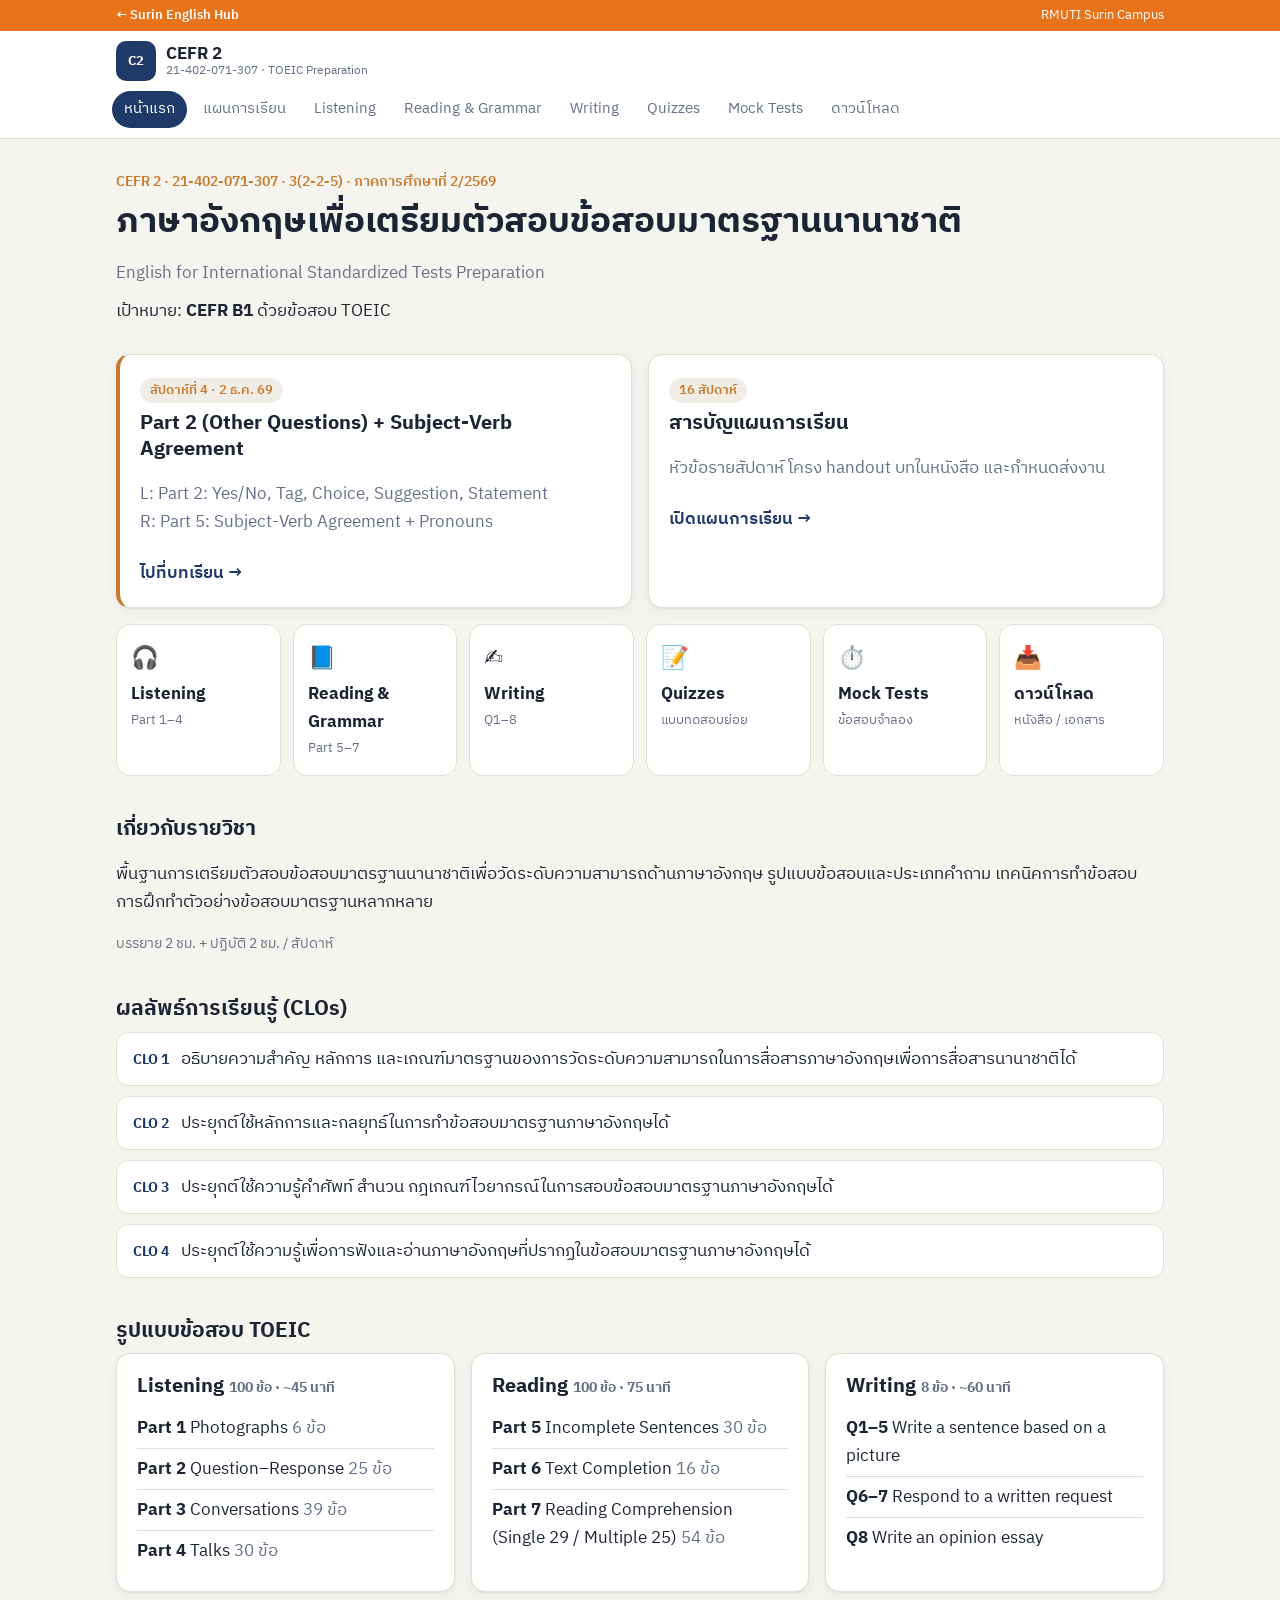
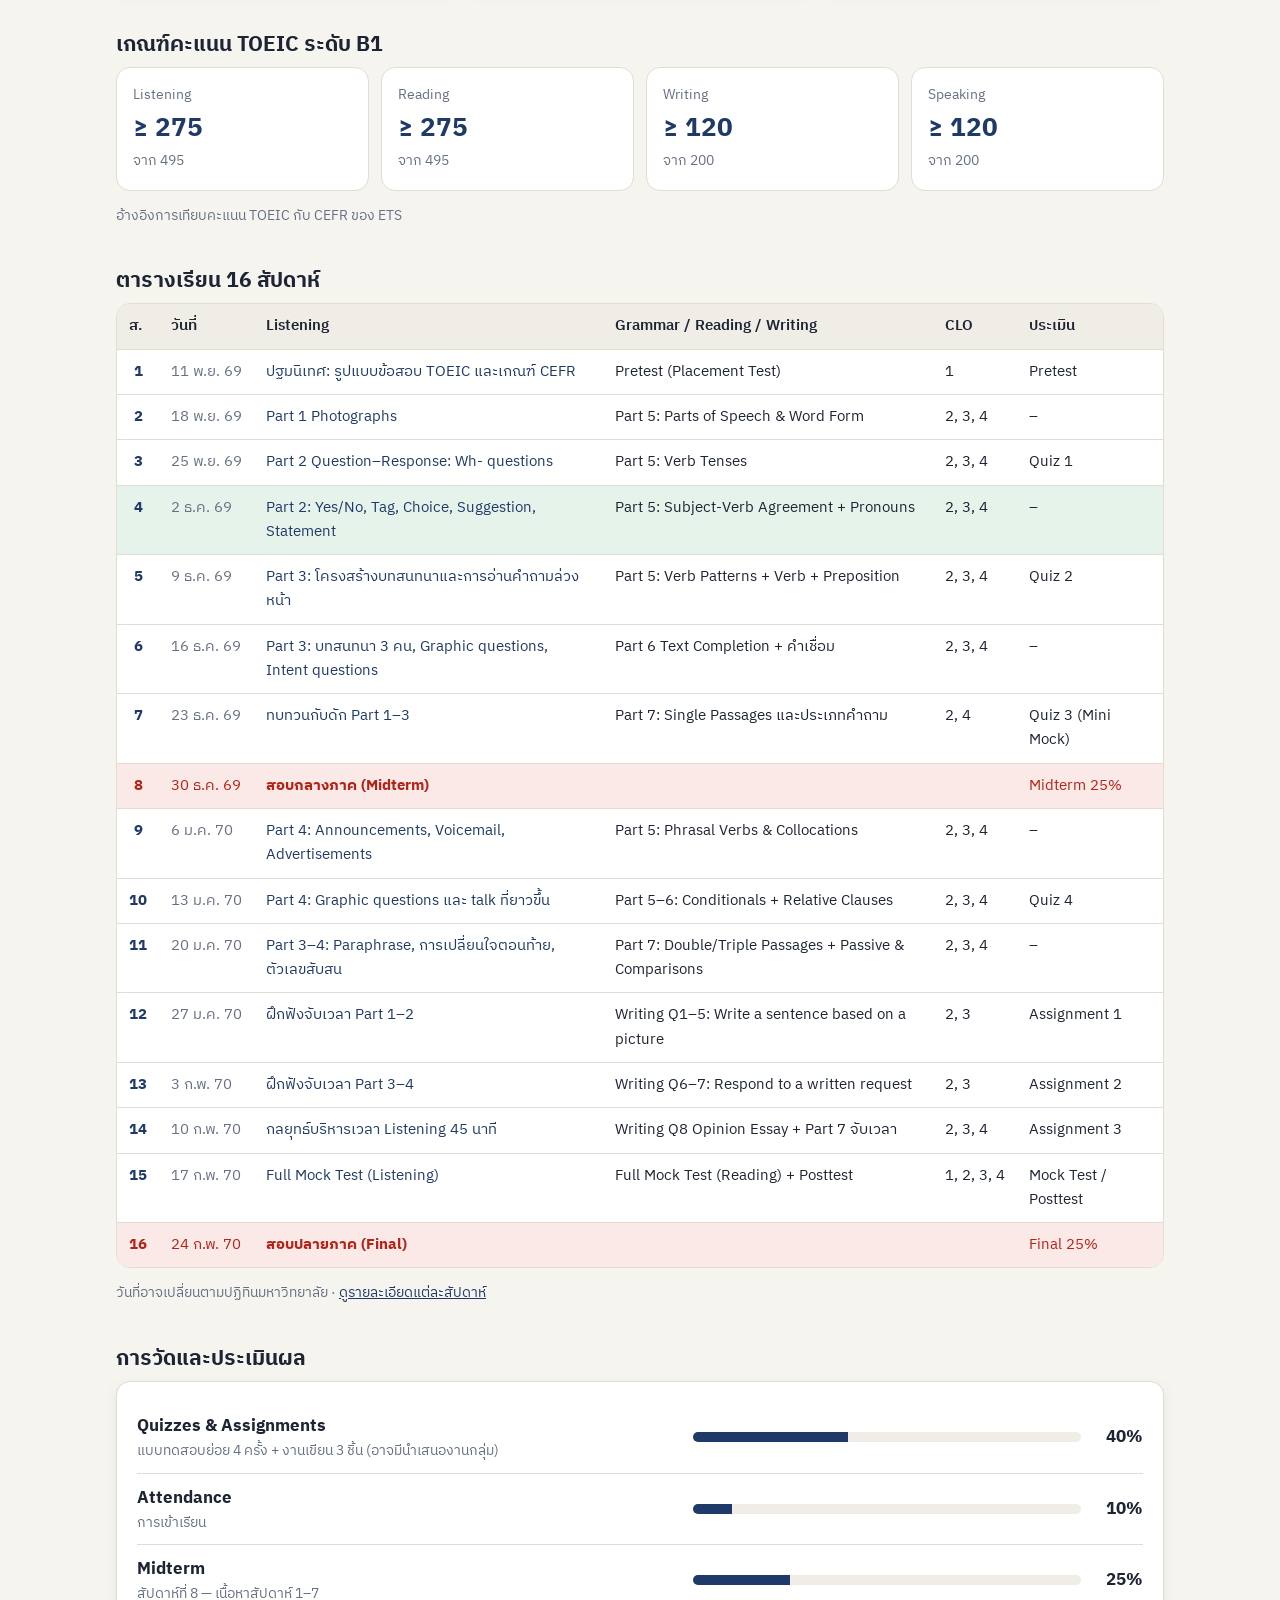
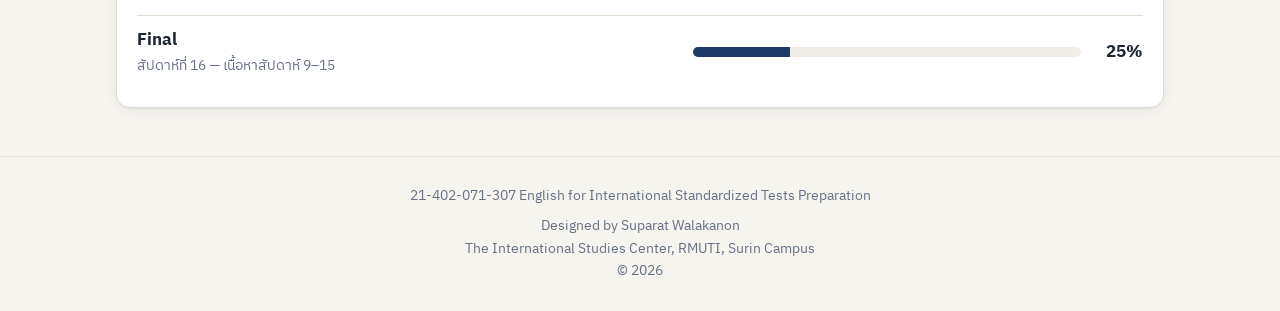
==== index.html @ f9585b08 "CEFR 2 course website: home, learning plan, weekly pages, practice sections, Week 1 slides Co-Author" ====
<!doctype html>
<html lang="th">
<head>
  <meta charset="utf-8">
  <meta name="viewport" content="width=device-width, initial-scale=1">
  <meta name="robots" content="noindex">
  <meta name="author" content="Suparat Walakanon, The International Studies Center, RMUTI, Surin Campus">
  <title>CEFR 2 · Surin English Hub</title>
  <meta name="description" content="เว็บรายวิชา 21-402-071-307 English for International Standardized Tests Preparation (TOEIC)">
  <link rel="preconnect" href="https://fonts.googleapis.com">
  <link rel="preconnect" href="https://fonts.gstatic.com" crossorigin>
  <link href="https://fonts.googleapis.com/css2?family=IBM+Plex+Sans+Thai:wght@400;500;600;700&display=swap" rel="stylesheet">
  <link rel="stylesheet" href="css/course.css">
  <link rel="icon" href="data:image/svg+xml,%3Csvg xmlns='http://www.w3.org/2000/svg' viewBox='0 0 32 32'%3E%3Crect width='32' height='32' rx='7' fill='%231f3a68'/%3E%3Ctext x='16' y='21' font-family='Arial' font-size='11' font-weight='700' fill='white' text-anchor='middle'%3ECEFR2%3C/text%3E%3C/svg%3E">
</head>
<body data-page="home">
  <header id="site-header"></header>
  <main id="app" class="app"><p class="muted">กำลังโหลด…</p></main>
  <footer id="site-footer" class="footer"></footer>
  <script src="js/course-data.js"></script>
  <script src="js/course.js"></script>
</body>
</html>
---- css/course.css ----
:root {
  --bg: #f6f4ef;
  --surface: #ffffff;
  --surface-2: #f0ede6;
  --ink: #1d2433;
  --muted: #667085;
  --line: #e2ddd2;
  --brand: #1f3a68;
  --brand-ink: #ffffff;
  --accent: #c8792b;
  --ok: #1f7a4d;
  --ok-bg: #e5f3ea;
  --bad: #b42318;
  --bad-bg: #fbe9e7;
  --radius: 14px;
  --shadow: 0 1px 2px rgba(29, 36, 51, .06), 0 4px 16px rgba(29, 36, 51, .05);
}
@media (prefers-color-scheme: dark) {
  :root {
    --bg: #12151c;
    --surface: #1a1f2a;
    --surface-2: #222937;
    --ink: #e8eaf0;
    --muted: #9aa3b5;
    --line: #2d3545;
    --brand: #7fa3e0;
    --brand-ink: #0f1420;
    --accent: #e3a35f;
    --ok: #5cc08c;
    --ok-bg: #18301f;
    --bad: #f0857a;
    --bad-bg: #3a1d1b;
    --shadow: none;
  }
}

* { box-sizing: border-box; }
html { -webkit-text-size-adjust: 100%; }
body {
  margin: 0;
  background: var(--bg);
  color: var(--ink);
  font-family: "IBM Plex Sans Thai", system-ui, -apple-system, "Segoe UI", sans-serif;
  font-size: 17px;
  line-height: 1.65;
}
h1, h2, h3 { line-height: 1.3; margin: 0 0 .4em; }
a { color: var(--brand); }
.muted { color: var(--muted); }
.small { font-size: .88rem; }
h1, h2, h3 { line-height: 1.3; margin: 0 0 .4em; }
a { color: var(--brand); }
.muted { color: var(--muted); }
.small { font-size: .88rem; }
.nowrap { white-space: nowrap; }

/* ---------- header ---------- */
#site-header { position: sticky; top: 0; z-index: 10; background: var(--surface); border-bottom: 1px solid var(--line); }
.topbar { display: flex; align-items: center; justify-content: space-between; gap: 12px; padding: 10px 16px; max-width: 1080px; margin: 0 auto; }
.brand { display: flex; align-items: center; gap: 10px; color: var(--ink); text-decoration: none; }
.brand-mark { display: grid; place-items: center; width: 40px; height: 40px; border-radius: 10px; background: var(--brand); color: var(--brand-ink); font-weight: 700; font-size: 13px; flex: none; }
.hubline { background: #E8731A; color: #fff; font-size: 13px; }
.hubwrap { max-width: 1080px; margin: 0 auto; padding: 5px 16px; display: flex; justify-content: space-between; gap: 10px; flex-wrap: wrap; }
.hubline a { color: #fff; text-decoration: none; font-weight: 600; }
.hubline a:hover { text-decoration: underline; }
.brand-text { display: flex; flex-direction: column; line-height: 1.2; }
.brand-text small { color: var(--muted); font-size: .78rem; }
.menu-btn { display: none; font: inherit; padding: 6px 14px; border-radius: 10px; border: 1px solid var(--line); background: var(--surface); color: var(--ink); cursor: pointer; }
.nav { display: flex; flex-wrap: wrap; gap: 4px; padding: 0 12px 10px; max-width: 1080px; margin: 0 auto; }
.nav a { text-decoration: none; color: var(--muted); padding: 6px 12px; border-radius: 999px; font-size: .92rem; }
.nav a:hover { color: var(--ink); background: var(--surface-2); }
.nav a[aria-current="page"] { background: var(--brand); color: var(--brand-ink); }
@media (max-width: 760px) {
  .menu-btn { display: block; }
  .nav { display: none; flex-direction: column; padding: 0 12px 12px; }
  .nav.open { display: flex; }
  .nav a { padding: 10px 12px; }
}

.app { max-width: 1080px; margin: 0 auto; padding: 24px 16px 48px; }
.footer { display: flex; flex-direction: column; align-items: center; gap: 8px; text-align: center; color: var(--muted); font-size: .85rem; padding: 28px 16px; border-top: 1px solid var(--line); }

/* ---------- common ---------- */
.card { display: block; background: var(--surface); border: 1px solid var(--line); border-radius: var(--radius); padding: 20px; box-shadow: var(--shadow); color: var(--ink); text-decoration: none; }
a.card:hover { border-color: var(--brand); }
.btn { display: inline-flex; align-items: center; gap: 6px; font: inherit; text-decoration: none; padding: 9px 16px; border-radius: 10px; border: 1px solid var(--line); background: var(--surface); color: var(--ink); }
.btn:hover { border-color: var(--brand); }
.pill { display: inline-block; font-size: .8rem; font-weight: 600; padding: 2px 10px; border-radius: 999px; background: var(--surface-2); color: var(--accent); margin-bottom: 8px; }
.tag { display: inline-block; font-size: .78rem; font-weight: 600; padding: 2px 9px; border-radius: 999px; background: var(--surface-2); color: var(--muted); text-decoration: none; margin: 2px 4px 2px 0; }
.tag.clo { color: var(--brand); }
.tag.now { background: var(--accent); color: #fff; }
.tag.past { opacity: .7; }
.tag.due { background: var(--bad-bg); color: var(--bad); }
.tag.book { background: var(--ok-bg); color: var(--ok); }
.go { display: inline-block; margin-top: 6px; font-weight: 600; color: var(--brand); }
.block { margin: 40px 0 0; }
.block h2, h2.half { font-size: 1.3rem; }
.grid-2 { display: grid; grid-template-columns: repeat(2, minmax(0, 1fr)); gap: 16px; }
.grid-3 { display: grid; grid-template-columns: repeat(3, minmax(0, 1fr)); gap: 16px; }
@media (max-width: 760px) { .grid-2, .grid-3 { grid-template-columns: 1fr; } }

/* ---------- hero ---------- */
.hero { margin: 8px 0 28px; }
.hero h1 { font-size: clamp(1.5rem, 4.2vw, 2.2rem); }
.small-hero h1 { font-size: clamp(1.4rem, 3.6vw, 1.9rem); }
.eyebrow { color: var(--accent); font-weight: 600; font-size: .9rem; margin: 0 0 6px; }
.en { color: var(--muted); margin: 0 0 10px; font-size: 1.05rem; }
.lead { font-size: 1.05rem; margin: 0; }
.now-card { border-left: 4px solid var(--accent); }

/* ---------- tiles ---------- */
.tiles { display: grid; grid-template-columns: repeat(6, minmax(0, 1fr)); gap: 12px; margin-top: 16px; }
.tile { display: flex; flex-direction: column; gap: 2px; padding: 16px 14px; border-radius: var(--radius); background: var(--surface); border: 1px solid var(--line); color: var(--ink); text-decoration: none; }
.tile:hover { border-color: var(--brand); }
.tile .ico { font-size: 1.4rem; }
.tile small { color: var(--muted); font-size: .8rem; }
@media (max-width: 900px) { .tiles { grid-template-columns: repeat(3, minmax(0, 1fr)); } }
@media (max-width: 480px) { .tiles { grid-template-columns: repeat(2, minmax(0, 1fr)); } }

/* ---------- home blocks ---------- */
.clos { list-style: none; padding: 0; margin: 0; display: grid; gap: 10px; }
.clos li { background: var(--surface); border: 1px solid var(--line); border-radius: 12px; padding: 12px 16px; display: flex; gap: 12px; align-items: baseline; }
.clo-n { flex: none; font-weight: 700; color: var(--brand); font-size: .9rem; }
.parts { list-style: none; padding: 0; margin: 0; }
.parts li { padding: 6px 0; border-top: 1px solid var(--line); }
.parts li:first-child { border-top: 0; }
.b1-row { display: grid; grid-template-columns: repeat(4, minmax(0, 1fr)); gap: 12px; }
.b1 { background: var(--surface); border: 1px solid var(--line); border-radius: var(--radius); padding: 16px; display: flex; flex-direction: column; }
.b1 span { color: var(--muted); font-size: .9rem; }
.b1 b { font-size: 1.6rem; color: var(--brand); font-variant-numeric: tabular-nums; }
.b1 small { color: var(--muted); }
@media (max-width: 600px) { .b1-row { grid-template-columns: repeat(2, minmax(0, 1fr)); } }
.bar-row { display: grid; grid-template-columns: minmax(0, 1.4fr) minmax(0, 1fr) 48px; gap: 14px; align-items: center; padding: 10px 0; border-top: 1px solid var(--line); }
.bar-row:first-child { border-top: 0; }
.bar-label { display: flex; flex-direction: column; }
.bar-label span { color: var(--muted); font-size: .85rem; }
.bar { height: 10px; border-radius: 999px; background: var(--surface-2); overflow: hidden; }
.bar span { display: block; height: 100%; background: var(--brand); }
.bar-pct { text-align: right; font-weight: 700; font-variant-numeric: tabular-nums; }
@media (max-width: 600px) { .bar-row { grid-template-columns: 1fr 48px; } .bar { grid-column: 1 / -1; grid-row: 2; } }

/* ---------- schedule table ---------- */
.table-wrap { overflow-x: auto; border: 1px solid var(--line); border-radius: var(--radius); background: var(--surface); }
.sched { width: 100%; border-collapse: collapse; font-size: .92rem; min-width: 720px; }
.sched th, .sched td { padding: 10px 12px; text-align: left; vertical-align: top; border-top: 1px solid var(--line); }
.sched thead th { border-top: 0; background: var(--surface-2); font-weight: 600; }
.sched .wk { font-weight: 700; color: var(--brand); text-align: center; }
.sched .dt { white-space: nowrap; color: var(--muted); }
.sched td a { text-decoration: none; }
.sched td a:hover { text-decoration: underline; }
.exam-row td { background: var(--bad-bg); color: var(--bad); }
.exam-row .wk, .exam-row .dt { color: var(--bad); }
.now-row td { background: var(--ok-bg); }

/* ---------- plan page ---------- */
.toc { display: grid; grid-template-columns: repeat(4, minmax(0, 1fr)); gap: 8px; margin-bottom: 8px; }
.toc-item { display: flex; gap: 8px; align-items: baseline; padding: 8px 12px; border-radius: 10px; background: var(--surface); border: 1px solid var(--line); text-decoration: none; color: var(--ink); font-size: .88rem; line-height: 1.35; }
.toc-item span { flex: none; font-weight: 700; color: var(--brand); min-width: 1.4em; }
.toc-item.exam { background: var(--bad-bg); color: var(--bad); border-color: transparent; }
.toc-item.exam span { color: var(--bad); }
.toc-item.now { border-color: var(--accent); box-shadow: inset 3px 0 0 var(--accent); }
@media (max-width: 900px) { .toc { grid-template-columns: repeat(2, minmax(0, 1fr)); } }
@media (max-width: 480px) { .toc { grid-template-columns: 1fr; } }
h2.half { margin: 36px 0 14px; padding-bottom: 6px; border-bottom: 2px solid var(--line); }
.wlist { display: grid; gap: 12px; }
.wcard { display: flex; gap: 16px; background: var(--surface); border: 1px solid var(--line); border-radius: var(--radius); padding: 18px; scroll-margin-top: 130px; }
.wcard.exam { background: var(--bad-bg); border-color: transparent; }
.wcard.exam .wnum { background: var(--bad); }
.wnum { flex: none; display: grid; place-items: center; width: 44px; height: 44px; border-radius: 12px; background: var(--brand); color: var(--brand-ink); font-weight: 700; font-size: 1.1rem; }
.wbody { flex: 1; min-width: 0; }
.wmeta { color: var(--muted); font-size: .88rem; margin-bottom: 4px; }
.wcard h3 { font-size: 1.12rem; margin-bottom: 8px; }
.wcard h3 a { color: var(--ink); text-decoration: none; }
.wcard h3 a:hover { color: var(--brand); }
.lr { display: grid; grid-template-columns: auto 1fr; gap: 4px 10px; margin: 0 0 8px; }
.lr dt { font-weight: 700; color: var(--accent); }
.lr dd { margin: 0; }
.wfoot { margin: 4px 0; }
details { margin-top: 8px; }
summary { cursor: pointer; color: var(--brand); font-weight: 600; font-size: .92rem; }
details ol { margin: 8px 0 0; padding-left: 1.4em; }
@media (max-width: 480px) { .wcard { flex-direction: column; gap: 10px; padding: 16px; } }

/* ---------- week page ---------- */
.crumb { font-size: .9rem; color: var(--muted); margin: 0 0 8px; }
.crumb a { text-decoration: none; }
.mats { display: grid; grid-template-columns: repeat(4, minmax(0, 1fr)); gap: 12px; }
.mat { display: flex; flex-direction: column; gap: 4px; padding: 16px; border-radius: var(--radius); border: 1px dashed var(--line); color: var(--muted); }
.mat span { font-size: 1.4rem; }
.mat small { font-size: .8rem; }
.mat.ready { border-style: solid; background: var(--surface); color: var(--ink); text-decoration: none; }
.mat.ready:hover { border-color: var(--brand); }
@media (max-width: 600px) { .mats { grid-template-columns: repeat(2, minmax(0, 1fr)); } }
.outline { background: var(--surface); border: 1px solid var(--line); border-radius: var(--radius); padding: 16px 16px 16px 2.4em; margin: 0; }
.outline li { padding: 4px 0; }
.pager { display: flex; justify-content: space-between; gap: 12px; margin-top: 36px; }

/* ---------- section pages ---------- */
.modes { display: grid; grid-template-columns: 1fr 1fr; gap: 16px; margin-bottom: 16px; }
.modes p { margin: 4px 0 0; }
@media (max-width: 600px) { .modes { grid-template-columns: 1fr; } }
.groups { display: grid; grid-template-columns: repeat(2, minmax(0, 1fr)); gap: 16px; }
@media (max-width: 760px) { .groups { grid-template-columns: 1fr; } }
.group-head { display: flex; justify-content: space-between; align-items: flex-start; gap: 10px; }
.group-head h3 { font-size: 1.05rem; }
.practice { margin: 8px 0 0; padding-left: 1.2em; }
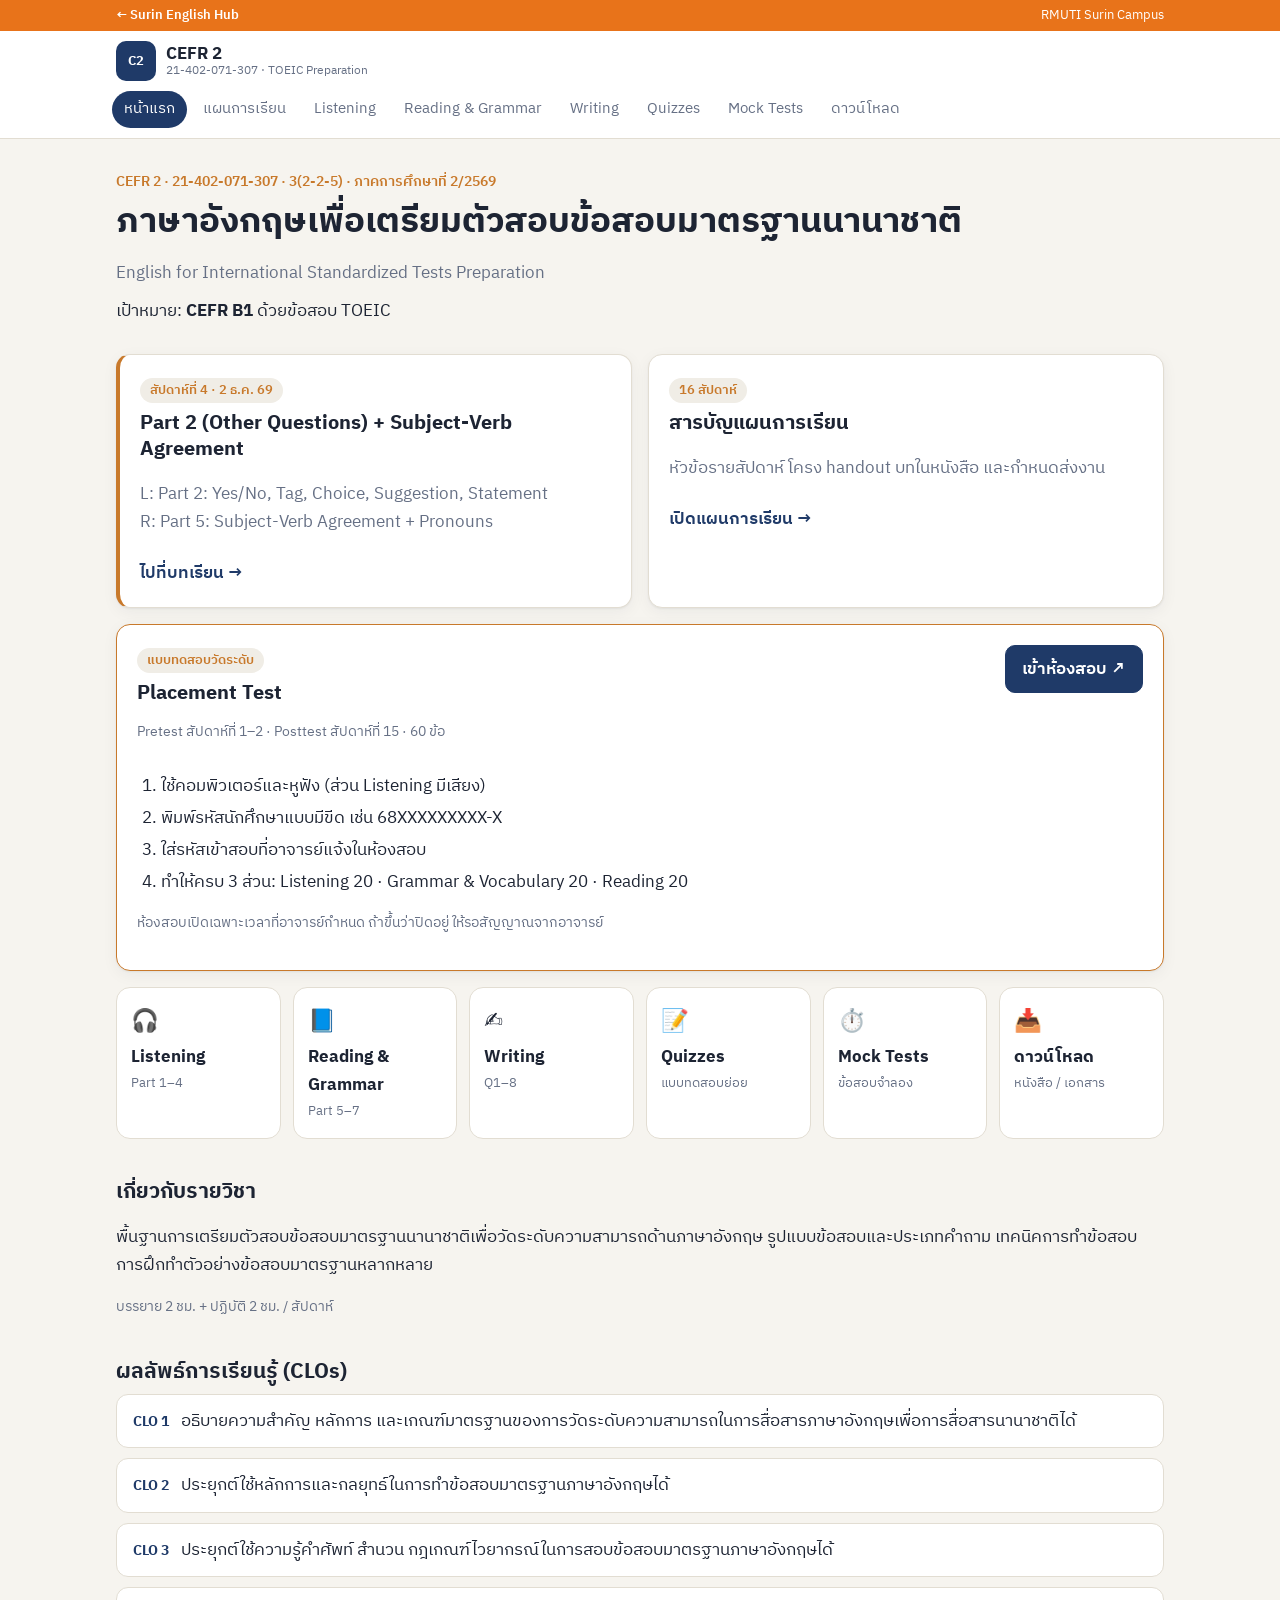
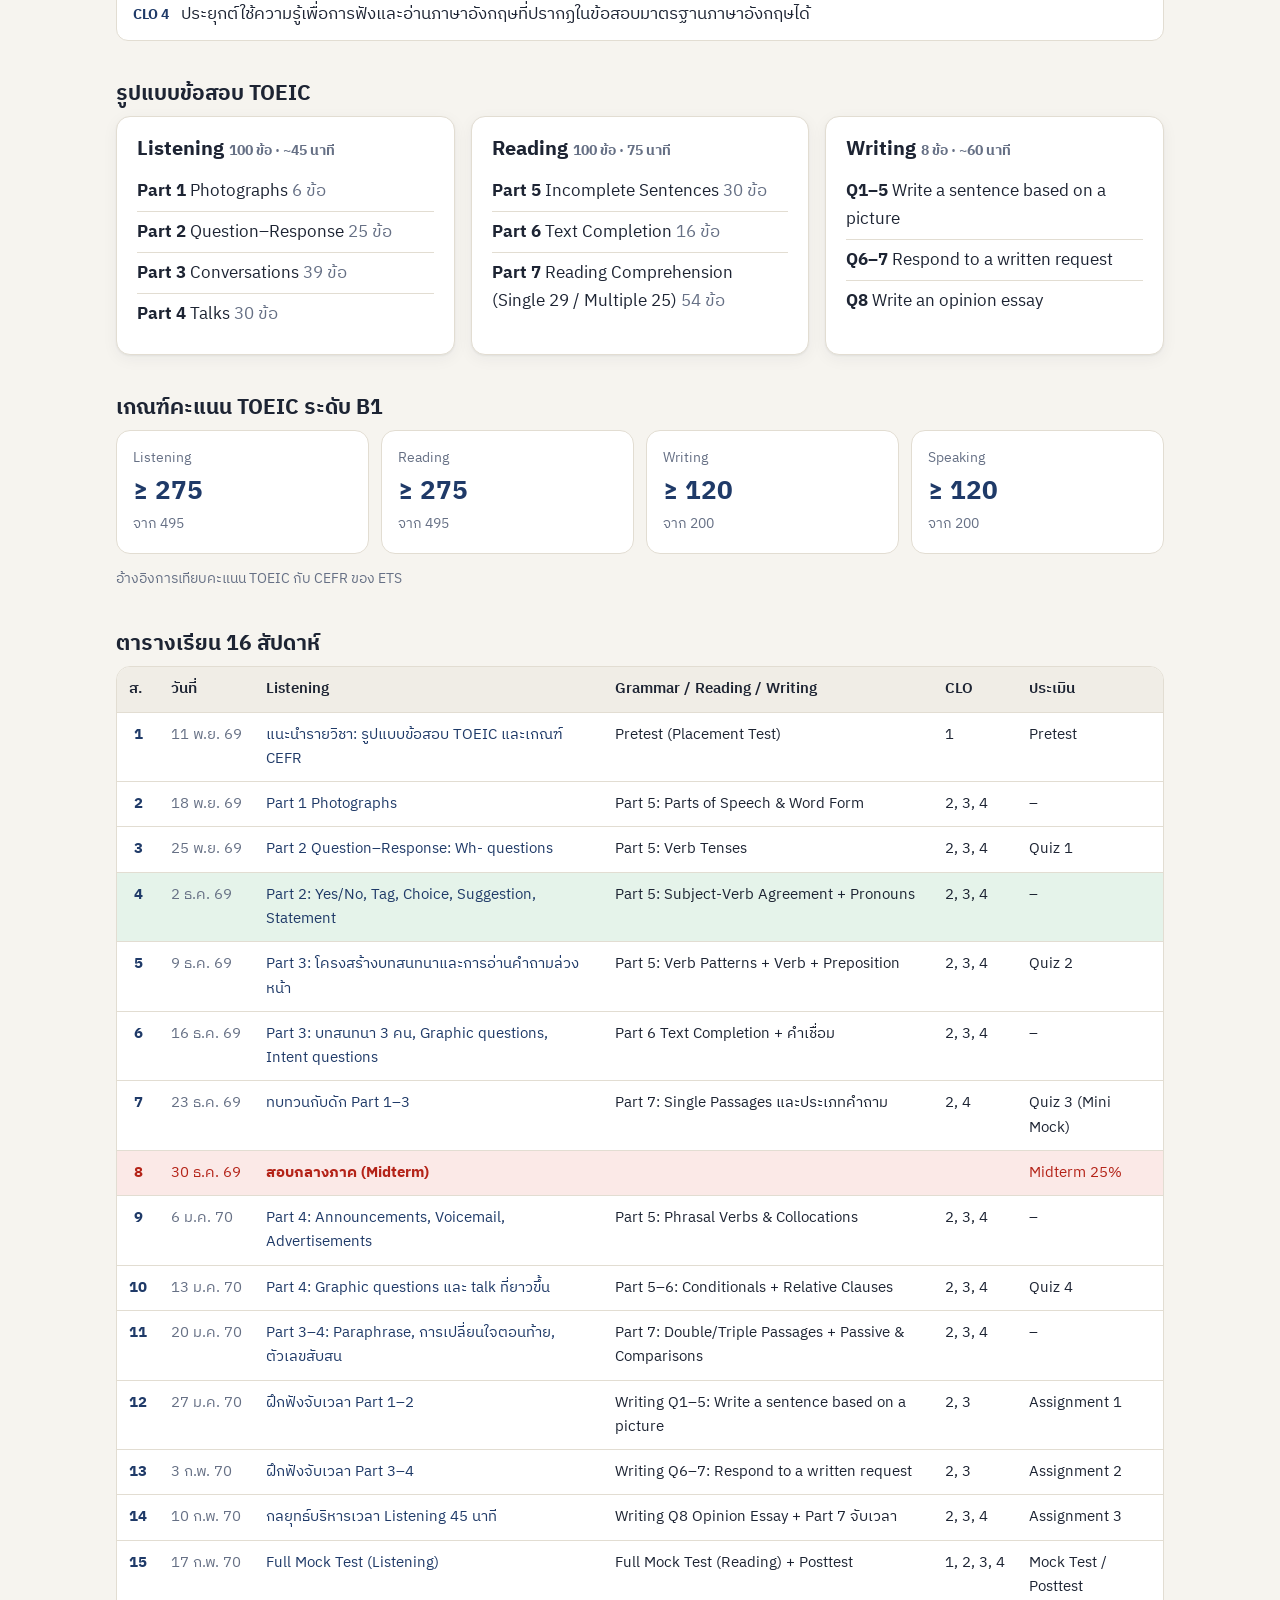
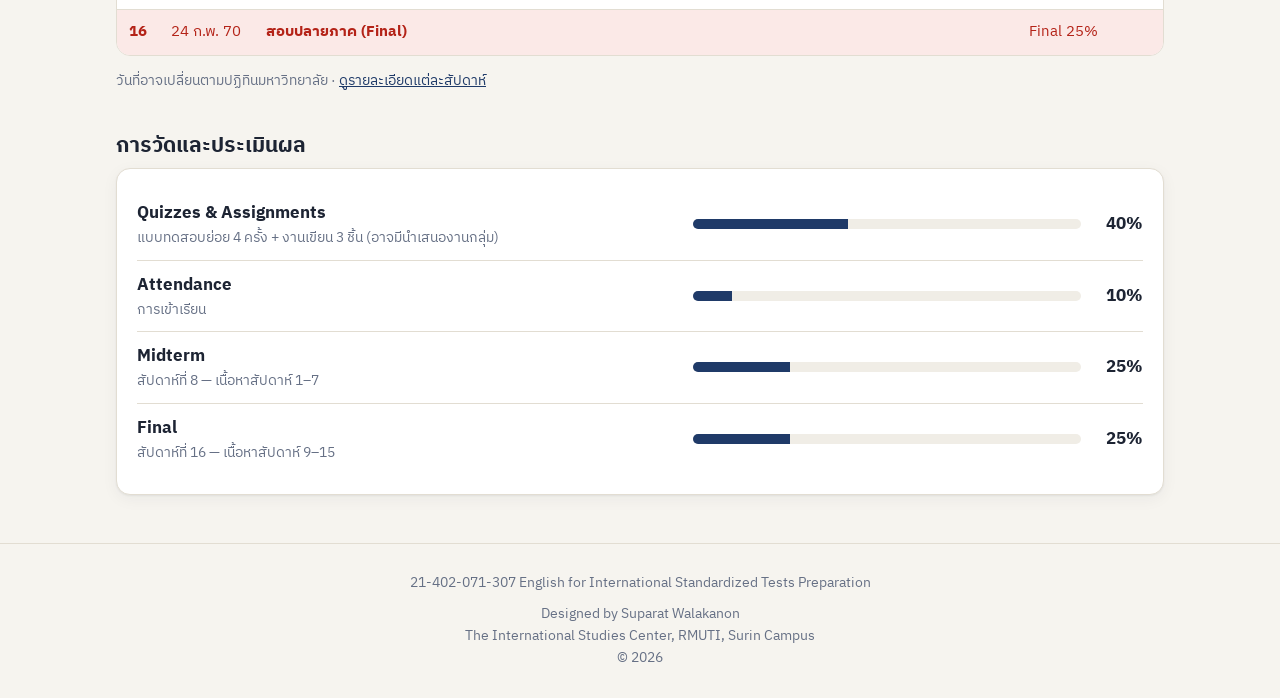
==== commit a6de3ccc: "Add cache-busting version strings to scripts and styles Co-Authored-By: Claude Opus 5.5 <noreply@ant" ====
--- a/index.html
+++ b/index.html
@@ -10,14 +10,14 @@
   <link rel="preconnect" href="https://fonts.googleapis.com">
   <link rel="preconnect" href="https://fonts.gstatic.com" crossorigin>
   <link href="https://fonts.googleapis.com/css2?family=IBM+Plex+Sans+Thai:wght@400;500;600;700&display=swap" rel="stylesheet">
-  <link rel="stylesheet" href="css/course.css">
+  <link rel="stylesheet" href="css/course.css?v=20261119a">
   <link rel="icon" href="data:image/svg+xml,%3Csvg xmlns='http://www.w3.org/2000/svg' viewBox='0 0 32 32'%3E%3Crect width='32' height='32' rx='7' fill='%231f3a68'/%3E%3Ctext x='16' y='21' font-family='Arial' font-size='11' font-weight='700' fill='white' text-anchor='middle'%3ECEFR2%3C/text%3E%3C/svg%3E">
 </head>
 <body data-page="home">
   <header id="site-header"></header>
   <main id="app" class="app"><p class="muted">กำลังโหลด…</p></main>
   <footer id="site-footer" class="footer"></footer>
-  <script src="js/course-data.js"></script>
-  <script src="js/course.js"></script>
+  <script src="js/course-data.js?v=20261119a"></script>
+  <script src="js/course.js?v=20261119a"></script>
 </body>
 </html>
--- a/css/course.css
+++ b/css/course.css
@@ -204,3 +204,12 @@
 .group-head { display: flex; justify-content: space-between; align-items: flex-start; gap: 10px; }
 .group-head h3 { font-size: 1.05rem; }
 .practice { margin: 8px 0 0; padding-left: 1.2em; }
+
+/* ---------- placement test ---------- */
+.pt-card { margin-top: 16px; border-color: var(--accent); }
+.pt-head { display: flex; justify-content: space-between; align-items: flex-start; gap: 16px; flex-wrap: wrap; }
+.pt-head h3 { margin-bottom: 2px; }
+.btn.primary { background: var(--brand); color: var(--brand-ink); border-color: var(--brand); font-weight: 600; }
+.btn.primary:hover { opacity: .92; }
+.pt-steps { margin: 12px 0 8px; padding-left: 1.4em; }
+.pt-steps li { padding: 2px 0; }
